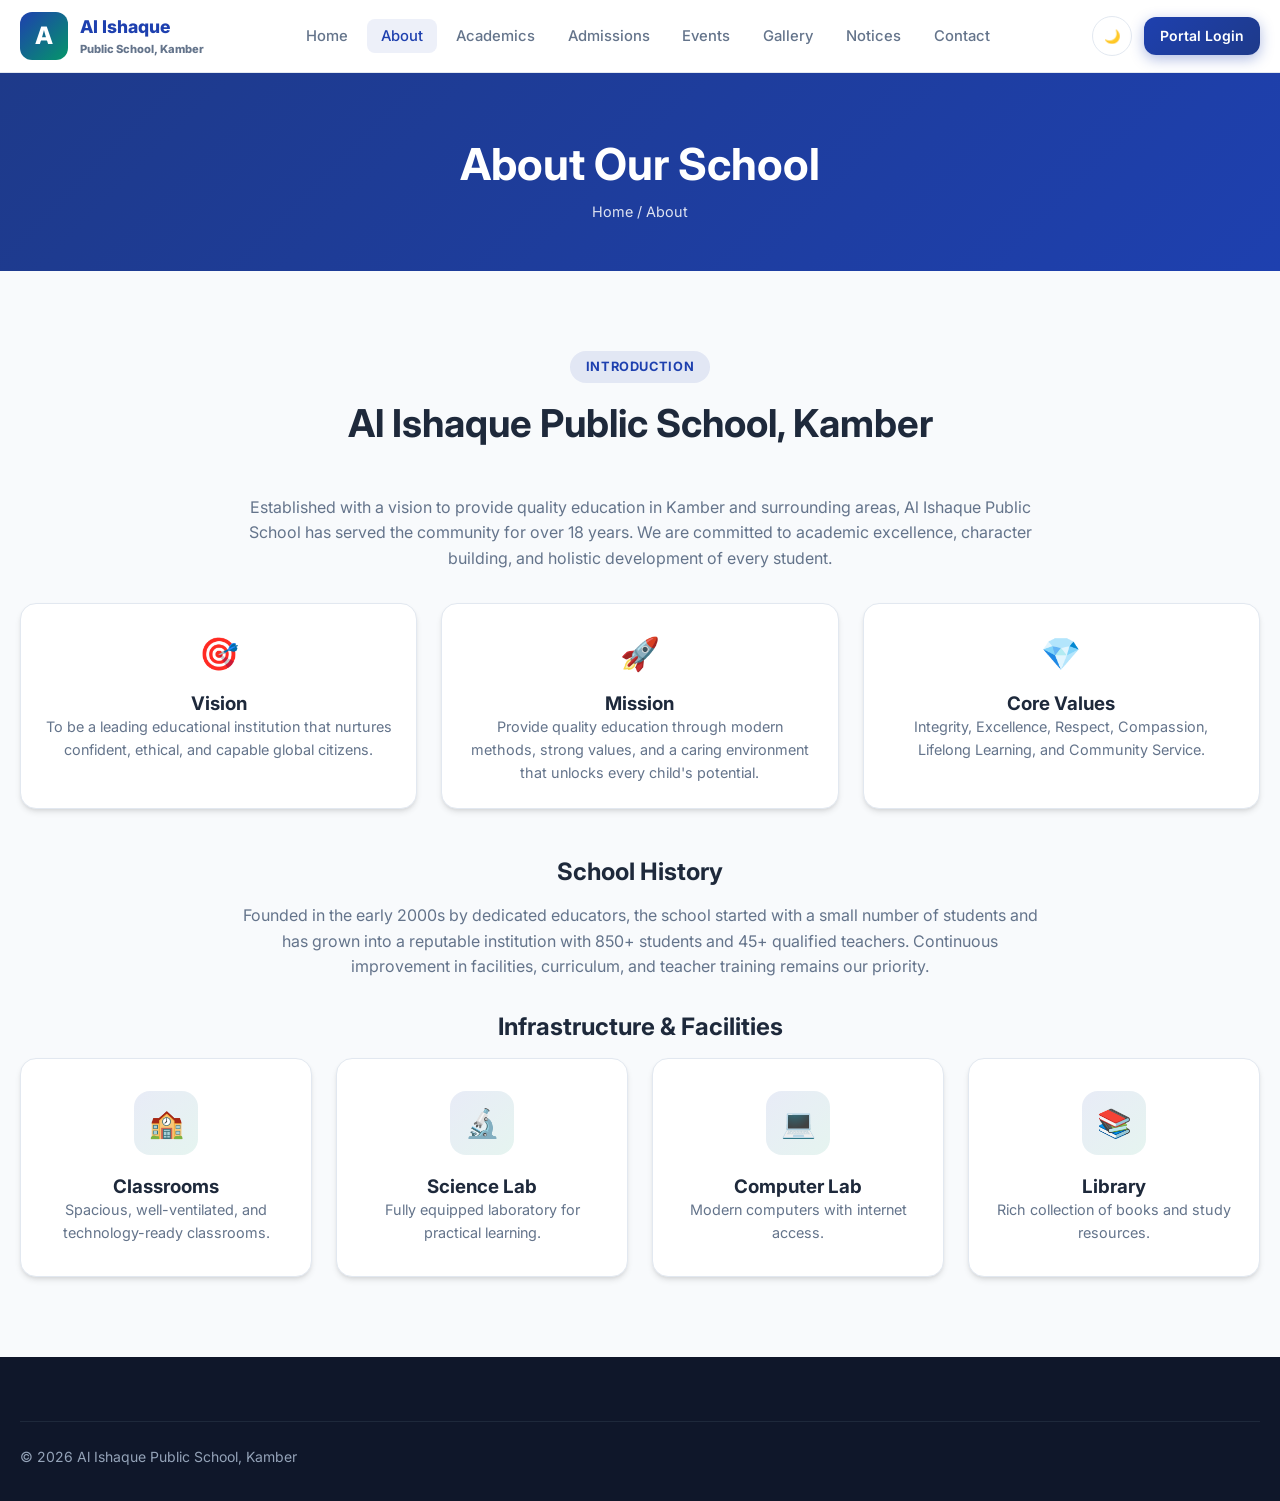
==== about.html @ c209270f "Add files via upload" ====
<!DOCTYPE html>
<html lang="en">
<head>
<meta charset="UTF-8"><meta name="viewport" content="width=device-width, initial-scale=1.0">
<title>About | Al Ishaque Public School</title>
<link href="https://fonts.googleapis.com/css2?family=Inter:wght@400;500;600;700;800&display=swap" rel="stylesheet">
<link rel="stylesheet" href="styles.css">
</head>
<body>
<header class="header"><div class="container"><nav class="nav">
<a href="index.html" class="logo"><div class="logo-icon">A</div><div><div style="font-size:1.1rem">Al Ishaque</div><div style="font-size:0.7rem;color:var(--text-muted)">Public School, Kamber</div></div></a>
<ul class="nav-links">
<li><a href="index.html">Home</a></li><li><a href="about.html" class="active">About</a></li><li><a href="academics.html">Academics</a></li>
<li><a href="admissions.html">Admissions</a></li><li><a href="events.html">Events</a></li><li><a href="gallery.html">Gallery</a></li>
<li><a href="notices.html">Notices</a></li><li><a href="contact.html">Contact</a></li>
</ul>
<div class="nav-actions"><button class="icon-btn theme-toggle">🌙</button><a href="login.html" class="btn btn-primary btn-sm">Portal Login</a><div class="mobile-toggle"><span></span><span></span><span></span></div></div>
</nav></div></header>
<div class="page-header"><div class="container"><h1>About Our School</h1><div class="breadcrumb">Home / About</div></div></div>
<section class="section"><div class="container">
<div class="section-header"><span class="badge">Introduction</span><h2>Al Ishaque Public School, Kamber</h2></div>
<p style="max-width:800px;margin:0 auto 2rem;text-align:center;color:var(--text-muted)">Established with a vision to provide quality education in Kamber and surrounding areas, Al Ishaque Public School has served the community for over 18 years. We are committed to academic excellence, character building, and holistic development of every student.</p>
<div class="grid-3" style="margin-bottom:3rem">
<div class="card"><div class="card-body" style="text-align:center"><div style="font-size:2rem;margin-bottom:0.75rem">🎯</div><h3>Vision</h3><p style="color:var(--text-muted);font-size:0.9rem">To be a leading educational institution that nurtures confident, ethical, and capable global citizens.</p></div></div>
<div class="card"><div class="card-body" style="text-align:center"><div style="font-size:2rem;margin-bottom:0.75rem">🚀</div><h3>Mission</h3><p style="color:var(--text-muted);font-size:0.9rem">Provide quality education through modern methods, strong values, and a caring environment that unlocks every child's potential.</p></div></div>
<div class="card"><div class="card-body" style="text-align:center"><div style="font-size:2rem;margin-bottom:0.75rem">💎</div><h3>Core Values</h3><p style="color:var(--text-muted);font-size:0.9rem">Integrity, Excellence, Respect, Compassion, Lifelong Learning, and Community Service.</p></div></div>
</div>
<h2 style="margin-bottom:1rem;text-align:center">School History</h2>
<p style="max-width:800px;margin:0 auto 2rem;color:var(--text-muted);text-align:center">Founded in the early 2000s by dedicated educators, the school started with a small number of students and has grown into a reputable institution with 850+ students and 45+ qualified teachers. Continuous improvement in facilities, curriculum, and teacher training remains our priority.</p>
<h2 style="margin-bottom:1rem;text-align:center">Infrastructure & Facilities</h2>
<div class="grid-4">
<div class="card program-card"><div class="program-icon">🏫</div><h3>Classrooms</h3><p style="color:var(--text-muted);font-size:0.9rem">Spacious, well-ventilated, and technology-ready classrooms.</p></div>
<div class="card program-card"><div class="program-icon">🔬</div><h3>Science Lab</h3><p style="color:var(--text-muted);font-size:0.9rem">Fully equipped laboratory for practical learning.</p></div>
<div class="card program-card"><div class="program-icon">💻</div><h3>Computer Lab</h3><p style="color:var(--text-muted);font-size:0.9rem">Modern computers with internet access.</p></div>
<div class="card program-card"><div class="program-icon">📚</div><h3>Library</h3><p style="color:var(--text-muted);font-size:0.9rem">Rich collection of books and study resources.</p></div>
</div>
</div></section>
<footer class="footer"><div class="container"><div class="footer-bottom"><p>© 2026 Al Ishaque Public School, Kamber</p></div></div></footer>
<script src="main.js"></script>
</body>
</html>
---- styles.css ----
/* Custom styles for Al-Ishaq Public School */
:root {
  --primary: #1e40af;
  --primary-dark: #1e3a8a;
  --secondary: #059669;
  --accent: #0ea5e9;
  --bg: #f8fafc;
  --card: #ffffff;
  --text: #1e293b;
  --text-muted: #64748b;
  --border: #e2e8f0;
  --success: #10b981;
  --warning: #f59e0b;
  --danger: #ef4444;
  --shadow: 0 4px 6px -1px rgb(0 0 0 / 0.1), 0 2px 4px -2px rgb(0 0 0 / 0.1);
  --shadow-lg: 0 10px 15px -3px rgb(0 0 0 / 0.1), 0 4px 6px -4px rgb(0 0 0 / 0.1);
}

[data-theme="dark"] {
  --bg: #0f172a;
  --card: #1e293b;
  --text: #f1f5f9;
  --text-muted: #94a3b8;
  --border: #334155;
  --shadow: 0 4px 6px -1px rgb(0 0 0 / 0.3);
  --shadow-lg: 0 10px 15px -3px rgb(0 0 0 / 0.4);
}

* {
  margin: 0;
  padding: 0;
  box-sizing: border-box;
}

html {
  scroll-behavior: smooth;
}

body {
  font-family: 'Inter', 'Segoe UI', system-ui, -apple-system, sans-serif;
  background: var(--bg);
  color: var(--text);
  line-height: 1.6;
  transition: background 0.3s, color 0.3s;
}

/* Typography */
h1, h2, h3, h4, h5, h6 {
  font-weight: 700;
  line-height: 1.25;
  color: var(--text);
}

a {
  text-decoration: none;
  color: inherit;
  transition: color 0.2s;
}

img {
  max-width: 100%;
  height: auto;
  display: block;
}

/* Container */
.container {
  width: 100%;
  max-width: 1280px;
  margin: 0 auto;
  padding: 0 1.25rem;
}

/* Buttons */
.btn {
  display: inline-flex;
  align-items: center;
  justify-content: center;
  gap: 0.5rem;
  padding: 0.75rem 1.5rem;
  font-size: 0.95rem;
  font-weight: 600;
  border-radius: 0.75rem;
  border: none;
  cursor: pointer;
  transition: all 0.25s ease;
  text-align: center;
}

.btn-primary {
  background: linear-gradient(135deg, var(--primary), var(--primary-dark));
  color: white;
  box-shadow: 0 4px 14px rgba(30, 64, 175, 0.35);
}

.btn-primary:hover {
  transform: translateY(-2px);
  box-shadow: 0 6px 20px rgba(30, 64, 175, 0.45);
}

.btn-secondary {
  background: linear-gradient(135deg, var(--secondary), #047857);
  color: white;
  box-shadow: 0 4px 14px rgba(5, 150, 105, 0.35);
}

.btn-secondary:hover {
  transform: translateY(-2px);
}

.btn-outline {
  background: transparent;
  border: 2px solid var(--primary);
  color: var(--primary);
}

.btn-outline:hover {
  background: var(--primary);
  color: white;
}

.btn-sm {
  padding: 0.5rem 1rem;
  font-size: 0.875rem;
}

.btn-lg {
  padding: 1rem 2rem;
  font-size: 1.05rem;
}

/* Header / Nav */
.header {
  position: sticky;
  top: 0;
  z-index: 1000;
  background: rgba(255, 255, 255, 0.95);
  backdrop-filter: blur(12px);
  border-bottom: 1px solid var(--border);
  transition: all 0.3s;
}

[data-theme="dark"] .header {
  background: rgba(15, 23, 42, 0.95);
}

.header.scrolled {
  box-shadow: var(--shadow);
}

.nav {
  display: flex;
  align-items: center;
  justify-content: space-between;
  height: 72px;
}

.logo {
  display: flex;
  align-items: center;
  gap: 0.75rem;
  font-weight: 800;
  font-size: 1.25rem;
  color: var(--primary);
}

.logo-icon {
  width: 48px;
  height: 48px;
  background: linear-gradient(135deg, var(--primary), var(--secondary));
  border-radius: 12px;
  display: flex;
  align-items: center;
  justify-content: center;
  color: white;
  font-size: 1.5rem;
  font-weight: 800;
}

.nav-links {
  display: flex;
  align-items: center;
  gap: 0.25rem;
  list-style: none;
}

.nav-links a {
  padding: 0.5rem 0.9rem;
  border-radius: 0.5rem;
  font-weight: 500;
  font-size: 0.925rem;
  color: var(--text-muted);
  transition: all 0.2s;
}

.nav-links a:hover,
.nav-links a.active {
  color: var(--primary);
  background: rgba(30, 64, 175, 0.08);
}

.nav-actions {
  display: flex;
  align-items: center;
  gap: 0.75rem;
}

.icon-btn {
  width: 40px;
  height: 40px;
  border-radius: 50%;
  border: 1px solid var(--border);
  background: var(--card);
  display: flex;
  align-items: center;
  justify-content: center;
  cursor: pointer;
  transition: all 0.2s;
  color: var(--text-muted);
}

.icon-btn:hover {
  background: var(--primary);
  color: white;
  border-color: var(--primary);
}

.mobile-toggle {
  display: none;
  flex-direction: column;
  gap: 5px;
  cursor: pointer;
  padding: 8px;
}

.mobile-toggle span {
  width: 24px;
  height: 2.5px;
  background: var(--text);
  border-radius: 2px;
  transition: all 0.3s;
}

/* Hero */
.hero {
  position: relative;
  min-height: 85vh;
  display: flex;
  align-items: center;
  background: linear-gradient(135deg, #1e3a8a 0%, #1e40af 40%, #059669 100%);
  overflow: hidden;
  color: white;
}

.hero::before {
  content: '';
  position: absolute;
  inset: 0;
  background: url('data:image/svg+xml,<svg xmlns="http://www.w3.org/2000/svg" viewBox="0 0 100 100"><circle cx="20" cy="20" r="2" fill="white" opacity="0.1"/><circle cx="80" cy="40" r="1.5" fill="white" opacity="0.1"/><circle cx="40" cy="70" r="2.5" fill="white" opacity="0.08"/></svg>');
  background-size: 80px;
  opacity: 0.5;
}

.hero-content {
  position: relative;
  z-index: 2;
  max-width: 700px;
}

.hero-badge {
  display: inline-flex;
  align-items: center;
  gap: 0.5rem;
  background: rgba(255,255,255,0.15);
  backdrop-filter: blur(8px);
  padding: 0.4rem 1rem;
  border-radius: 999px;
  font-size: 0.875rem;
  font-weight: 600;
  margin-bottom: 1.5rem;
  border: 1px solid rgba(255,255,255,0.2);
}

.hero h1 {
  font-size: clamp(2.25rem, 5vw, 3.5rem);
  color: white;
  margin-bottom: 1.25rem;
  letter-spacing: -0.02em;
}

.hero p {
  font-size: 1.15rem;
  opacity: 0.9;
  margin-bottom: 2rem;
  line-height: 1.7;
}

.hero-btns {
  display: flex;
  flex-wrap: wrap;
  gap: 1rem;
}

.hero-btns .btn-primary {
  background: white;
  color: var(--primary);
  box-shadow: 0 4px 20px rgba(0,0,0,0.15);
}

.hero-btns .btn-outline {
  border-color: white;
  color: white;
}

.hero-btns .btn-outline:hover {
  background: white;
  color: var(--primary);
}

/* Stats */
.stats {
  margin-top: -60px;
  position: relative;
  z-index: 10;
}

.stats-grid {
  display: grid;
  grid-template-columns: repeat(4, 1fr);
  gap: 1.25rem;
  background: var(--card);
  border-radius: 1.25rem;
  padding: 2rem;
  box-shadow: var(--shadow-lg);
  border: 1px solid var(--border);
}

.stat-item {
  text-align: center;
  padding: 0.75rem;
}

.stat-item .number {
  font-size: 2.25rem;
  font-weight: 800;
  color: var(--primary);
  line-height: 1;
  margin-bottom: 0.35rem;
}

.stat-item .label {
  font-size: 0.9rem;
  color: var(--text-muted);
  font-weight: 500;
}

/* Sections */
.section {
  padding: 5rem 0;
}

.section-header {
  text-align: center;
  max-width: 640px;
  margin: 0 auto 3rem;
}

.section-header .badge {
  display: inline-block;
  background: rgba(30, 64, 175, 0.1);
  color: var(--primary);
  padding: 0.35rem 1rem;
  border-radius: 999px;
  font-size: 0.8rem;
  font-weight: 700;
  text-transform: uppercase;
  letter-spacing: 0.05em;
  margin-bottom: 1rem;
}

.section-header h2 {
  font-size: clamp(1.75rem, 3vw, 2.5rem);
  margin-bottom: 0.75rem;
}

.section-header p {
  color: var(--text-muted);
  font-size: 1.05rem;
}

/* Cards */
.card {
  background: var(--card);
  border-radius: 1rem;
  border: 1px solid var(--border);
  box-shadow: var(--shadow);
  overflow: hidden;
  transition: transform 0.25s, box-shadow 0.25s;
}

.card:hover {
  transform: translateY(-4px);
  box-shadow: var(--shadow-lg);
}

.card-body {
  padding: 1.5rem;
}

.grid-2 {
  display: grid;
  grid-template-columns: repeat(2, 1fr);
  gap: 1.5rem;
}

.grid-3 {
  display: grid;
  grid-template-columns: repeat(3, 1fr);
  gap: 1.5rem;
}

.grid-4 {
  display: grid;
  grid-template-columns: repeat(4, 1fr);
  gap: 1.5rem;
}

/* Principal Message */
.principal-card {
  display: grid;
  grid-template-columns: 280px 1fr;
  gap: 2rem;
  align-items: center;
}

.principal-img {
  width: 100%;
  aspect-ratio: 1;
  object-fit: cover;
  border-radius: 1rem;
  background: linear-gradient(135deg, #dbeafe, #a7f3d0);
}

/* Programs */
.program-card {
  text-align: center;
  padding: 2rem 1.5rem;
}

.program-icon {
  width: 64px;
  height: 64px;
  margin: 0 auto 1.25rem;
  background: linear-gradient(135deg, rgba(30,64,175,0.1), rgba(5,150,105,0.1));
  border-radius: 1rem;
  display: flex;
  align-items: center;
  justify-content: center;
  font-size: 1.75rem;
}

/* News / Events */
.news-card img,
.event-card img {
  width: 100%;
  height: 180px;
  object-fit: cover;
  background: #e2e8f0;
}

.news-meta,
.event-meta {
  font-size: 0.8rem;
  color: var(--text-muted);
  margin-bottom: 0.5rem;
  display: flex;
  gap: 1rem;
}

/* Testimonials */
.testimonial-card {
  padding: 2rem;
  position: relative;
}

.testimonial-card::before {
  content: '"';
  position: absolute;
  top: 1rem;
  left: 1.5rem;
  font-size: 4rem;
  color: var(--primary);
  opacity: 0.15;
  font-family: Georgia, serif;
  line-height: 1;
}

.testimonial-text {
  font-style: italic;
  margin-bottom: 1.5rem;
  color: var(--text-muted);
}

.testimonial-author {
  display: flex;
  align-items: center;
  gap: 0.75rem;
}

.author-avatar {
  width: 48px;
  height: 48px;
  border-radius: 50%;
  background: linear-gradient(135deg, var(--primary), var(--secondary));
  display: flex;
  align-items: center;
  justify-content: center;
  color: white;
  font-weight: 700;
}

/* Gallery preview */
.gallery-grid {
  display: grid;
  grid-template-columns: repeat(4, 1fr);
  gap: 1rem;
}

.gallery-item {
  aspect-ratio: 1;
  border-radius: 0.75rem;
  overflow: hidden;
  cursor: pointer;
  position: relative;
}

.gallery-item img {
  width: 100%;
  height: 100%;
  object-fit: cover;
  transition: transform 0.4s;
}

.gallery-item:hover img {
  transform: scale(1.08);
}

.gallery-item::after {
  content: '';
  position: absolute;
  inset: 0;
  background: linear-gradient(to top, rgba(0,0,0,0.4), transparent);
  opacity: 0;
  transition: opacity 0.3s;
}

.gallery-item:hover::after {
  opacity: 1;
}

/* Contact */
.contact-info-item {
  display: flex;
  gap: 1rem;
  margin-bottom: 1.5rem;
}

.contact-icon {
  width: 48px;
  height: 48px;
  border-radius: 0.75rem;
  background: rgba(30, 64, 175, 0.1);
  display: flex;
  align-items: center;
  justify-content: center;
  color: var(--primary);
  flex-shrink: 0;
  font-size: 1.25rem;
}

/* Footer */
.footer {
  background: #0f172a;
  color: #94a3b8;
  padding: 4rem 0 2rem;
}

.footer-grid {
  display: grid;
  grid-template-columns: 2fr 1fr 1fr 1fr;
  gap: 2.5rem;
  margin-bottom: 3rem;
}

.footer h4 {
  color: white;
  margin-bottom: 1.25rem;
  font-size: 1.05rem;
}

.footer a {
  color: #94a3b8;
  display: block;
  margin-bottom: 0.5rem;
  font-size: 0.925rem;
}

.footer a:hover {
  color: white;
}

.footer-bottom {
  border-top: 1px solid #1e293b;
  padding-top: 1.5rem;
  display: flex;
  justify-content: space-between;
  align-items: center;
  flex-wrap: wrap;
  gap: 1rem;
  font-size: 0.875rem;
}

.social-links {
  display: flex;
  gap: 0.75rem;
}

.social-links a {
  width: 40px;
  height: 40px;
  border-radius: 50%;
  background: #1e293b;
  display: flex;
  align-items: center;
  justify-content: center;
  margin: 0;
  transition: background 0.2s;
}

.social-links a:hover {
  background: var(--primary);
  color: white;
}

/* Forms */
.form-group {
  margin-bottom: 1.25rem;
}

.form-group label {
  display: block;
  font-weight: 600;
  margin-bottom: 0.4rem;
  font-size: 0.9rem;
}

.form-control {
  width: 100%;
  padding: 0.75rem 1rem;
  border: 1.5px solid var(--border);
  border-radius: 0.75rem;
  background: var(--card);
  color: var(--text);
  font-size: 0.95rem;
  transition: border-color 0.2s, box-shadow 0.2s;
}

.form-control:focus {
  outline: none;
  border-color: var(--primary);
  box-shadow: 0 0 0 3px rgba(30, 64, 175, 0.15);
}

select.form-control {
  appearance: none;
  background-image: url("data:image/svg+xml,%3Csvg xmlns='http://www.w3.org/2000/svg' fill='none' viewBox='0 0 24 24' stroke='%2364748b'%3E%3Cpath stroke-linecap='round' stroke-linejoin='round' stroke-width='2' d='M19 9l-7 7-7-7'%3E%3C/path%3E%3C/svg%3E");
  background-repeat: no-repeat;
  background-position: right 0.75rem center;
  background-size: 1.25rem;
  padding-right: 2.5rem;
}

textarea.form-control {
  min-height: 120px;
  resize: vertical;
}

/* Tables */
.table-wrapper {
  overflow-x: auto;
  border-radius: 0.75rem;
  border: 1px solid var(--border);
}

table {
  width: 100%;
  border-collapse: collapse;
  font-size: 0.9rem;
}

th, td {
  padding: 0.9rem 1rem;
  text-align: left;
  border-bottom: 1px solid var(--border);
}

th {
  background: rgba(30, 64, 175, 0.05);
  font-weight: 600;
  color: var(--text-muted);
  font-size: 0.8rem;
  text-transform: uppercase;
  letter-spacing: 0.03em;
}

tr:last-child td {
  border-bottom: none;
}

tr:hover td {
  background: rgba(30, 64, 175, 0.03);
}

/* Badges / Status */
.badge {
  display: inline-flex;
  align-items: center;
  padding: 0.25rem 0.65rem;
  border-radius: 999px;
  font-size: 0.75rem;
  font-weight: 600;
}

.badge-success {
  background: rgba(16, 185, 129, 0.15);
  color: #059669;
}

.badge-warning {
  background: rgba(245, 158, 11, 0.15);
  color: #d97706;
}

.badge-danger {
  background: rgba(239, 68, 68, 0.15);
  color: #dc2626;
}

.badge-info {
  background: rgba(14, 165, 233, 0.15);
  color: #0284c7;
}

/* Dashboard Layout */
.dashboard {
  display: flex;
  min-height: 100vh;
}

.sidebar {
  width: 260px;
  background: var(--card);
  border-right: 1px solid var(--border);
  padding: 1.5rem 0;
  position: fixed;
  top: 0;
  left: 0;
  bottom: 0;
  overflow-y: auto;
  z-index: 100;
  transition: transform 0.3s;
}

.sidebar-logo {
  padding: 0 1.5rem 1.5rem;
  border-bottom: 1px solid var(--border);
  margin-bottom: 1rem;
}

.sidebar-nav a {
  display: flex;
  align-items: center;
  gap: 0.75rem;
  padding: 0.75rem 1.5rem;
  color: var(--text-muted);
  font-weight: 500;
  font-size: 0.925rem;
  transition: all 0.2s;
}

.sidebar-nav a:hover,
.sidebar-nav a.active {
  background: rgba(30, 64, 175, 0.08);
  color: var(--primary);
  border-right: 3px solid var(--primary);
}

.main-content {
  flex: 1;
  margin-left: 260px;
  padding: 1.5rem 2rem;
}

.dashboard-header {
  display: flex;
  justify-content: space-between;
  align-items: center;
  margin-bottom: 2rem;
  flex-wrap: wrap;
  gap: 1rem;
}

.stat-cards {
  display: grid;
  grid-template-columns: repeat(4, 1fr);
  gap: 1.25rem;
  margin-bottom: 2rem;
}

.stat-card {
  background: var(--card);
  border-radius: 1rem;
  padding: 1.5rem;
  border: 1px solid var(--border);
  box-shadow: var(--shadow);
}

.stat-card .stat-icon {
  width: 48px;
  height: 48px;
  border-radius: 0.75rem;
  display: flex;
  align-items: center;
  justify-content: center;
  font-size: 1.25rem;
  margin-bottom: 1rem;
}

.stat-card .stat-value {
  font-size: 1.75rem;
  font-weight: 800;
  margin-bottom: 0.25rem;
}

.stat-card .stat-label {
  font-size: 0.875rem;
  color: var(--text-muted);
}

/* Login */
.login-page {
  min-height: 100vh;
  display: flex;
  align-items: center;
  justify-content: center;
  background: linear-gradient(135deg, #1e3a8a, #059669);
  padding: 2rem;
}

.login-card {
  background: var(--card);
  border-radius: 1.25rem;
  padding: 2.5rem;
  width: 100%;
  max-width: 420px;
  box-shadow: var(--shadow-lg);
}

.login-tabs {
  display: flex;
  gap: 0.5rem;
  margin-bottom: 2rem;
  background: var(--bg);
  padding: 0.35rem;
  border-radius: 0.75rem;
}

.login-tab {
  flex: 1;
  padding: 0.6rem;
  text-align: center;
  border-radius: 0.5rem;
  font-weight: 600;
  font-size: 0.875rem;
  cursor: pointer;
  transition: all 0.2s;
  border: none;
  background: transparent;
  color: var(--text-muted);
}

.login-tab.active {
  background: var(--card);
  color: var(--primary);
  box-shadow: var(--shadow);
}

/* Lightbox */
.lightbox {
  position: fixed;
  inset: 0;
  background: rgba(0,0,0,0.9);
  z-index: 9999;
  display: none;
  align-items: center;
  justify-content: center;
  padding: 2rem;
}

.lightbox.active {
  display: flex;
}

.lightbox img {
  max-height: 90vh;
  max-width: 90vw;
  border-radius: 0.5rem;
}

.lightbox-close {
  position: absolute;
  top: 1.5rem;
  right: 1.5rem;
  width: 48px;
  height: 48px;
  border-radius: 50%;
  background: rgba(255,255,255,0.15);
  border: none;
  color: white;
  font-size: 1.5rem;
  cursor: pointer;
}

/* WhatsApp float */
.whatsapp-float {
  position: fixed;
  bottom: 1.5rem;
  right: 1.5rem;
  width: 60px;
  height: 60px;
  background: #25d366;
  border-radius: 50%;
  display: flex;
  align-items: center;
  justify-content: center;
  color: white;
  font-size: 1.75rem;
  box-shadow: 0 4px 20px rgba(37, 211, 102, 0.4);
  z-index: 999;
  transition: transform 0.2s;
}

.whatsapp-float:hover {
  transform: scale(1.1);
}

/* Page header */
.page-header {
  background: linear-gradient(135deg, #1e3a8a, #1e40af);
  color: white;
  padding: 4rem 0 3rem;
  text-align: center;
}

.page-header h1 {
  color: white;
  font-size: clamp(2rem, 4vw, 2.75rem);
  margin-bottom: 0.5rem;
}

.breadcrumb {
  display: flex;
  justify-content: center;
  gap: 0.5rem;
  font-size: 0.9rem;
  opacity: 0.85;
}

/* Alert */
.alert {
  padding: 1rem 1.25rem;
  border-radius: 0.75rem;
  margin-bottom: 1.5rem;
  font-size: 0.925rem;
}

.alert-success {
  background: rgba(16, 185, 129, 0.12);
  color: #047857;
  border: 1px solid rgba(16, 185, 129, 0.3);
}

.alert-info {
  background: rgba(14, 165, 233, 0.12);
  color: #0369a1;
  border: 1px solid rgba(14, 165, 233, 0.3);
}

/* Responsive */
@media (max-width: 1024px) {
  .stats-grid,
  .stat-cards {
    grid-template-columns: repeat(2, 1fr);
  }
  .grid-4 {
    grid-template-columns: repeat(2, 1fr);
  }
  .footer-grid {
    grid-template-columns: 1fr 1fr;
  }
  .principal-card {
    grid-template-columns: 1fr;
  }
  .principal-img {
    max-width: 280px;
    margin: 0 auto;
  }
}

@media (max-width: 768px) {
  .nav-links {
    display: none;
    position: absolute;
    top: 72px;
    left: 0;
    right: 0;
    background: var(--card);
    flex-direction: column;
    padding: 1rem;
    border-bottom: 1px solid var(--border);
    box-shadow: var(--shadow-lg);
  }
  .nav-links.open {
    display: flex;
  }
  .nav-links a {
    padding: 0.85rem 1rem;
  }
  .mobile-toggle {
    display: flex;
  }
  .nav-actions .btn {
    display: none;
  }
  .stats-grid {
    grid-template-columns: 1fr 1fr;
    padding: 1.25rem;
  }
  .grid-2,
  .grid-3,
  .grid-4 {
    grid-template-columns: 1fr;
  }
  .gallery-grid {
    grid-template-columns: repeat(2, 1fr);
  }
  .sidebar {
    transform: translateX(-100%);
  }
  .sidebar.open {
    transform: translateX(0);
  }
  .main-content {
    margin-left: 0;
    padding: 1rem;
  }
  .stat-cards {
    grid-template-columns: 1fr 1fr;
  }
  .footer-grid {
    grid-template-columns: 1fr;
  }
  .hero {
    min-height: 70vh;
    text-align: center;
  }
  .hero-btns {
    justify-content: center;
  }
}

@media (max-width: 480px) {
  .stats-grid,
  .stat-cards {
    grid-template-columns: 1fr;
  }
  .gallery-grid {
    grid-template-columns: 1fr;
  }
}

/* Animations */
@keyframes fadeInUp {
  from {
    opacity: 0;
    transform: translateY(20px);
  }
  to {
    opacity: 1;
    transform: translateY(0);
  }
}

.animate-in {
  animation: fadeInUp 0.6s ease forwards;
}

/* Print */
@media print {
  .header, .sidebar, .whatsapp-float, .no-print {
    display: none !important;
  }
  .main-content {
    margin: 0;
  }
}
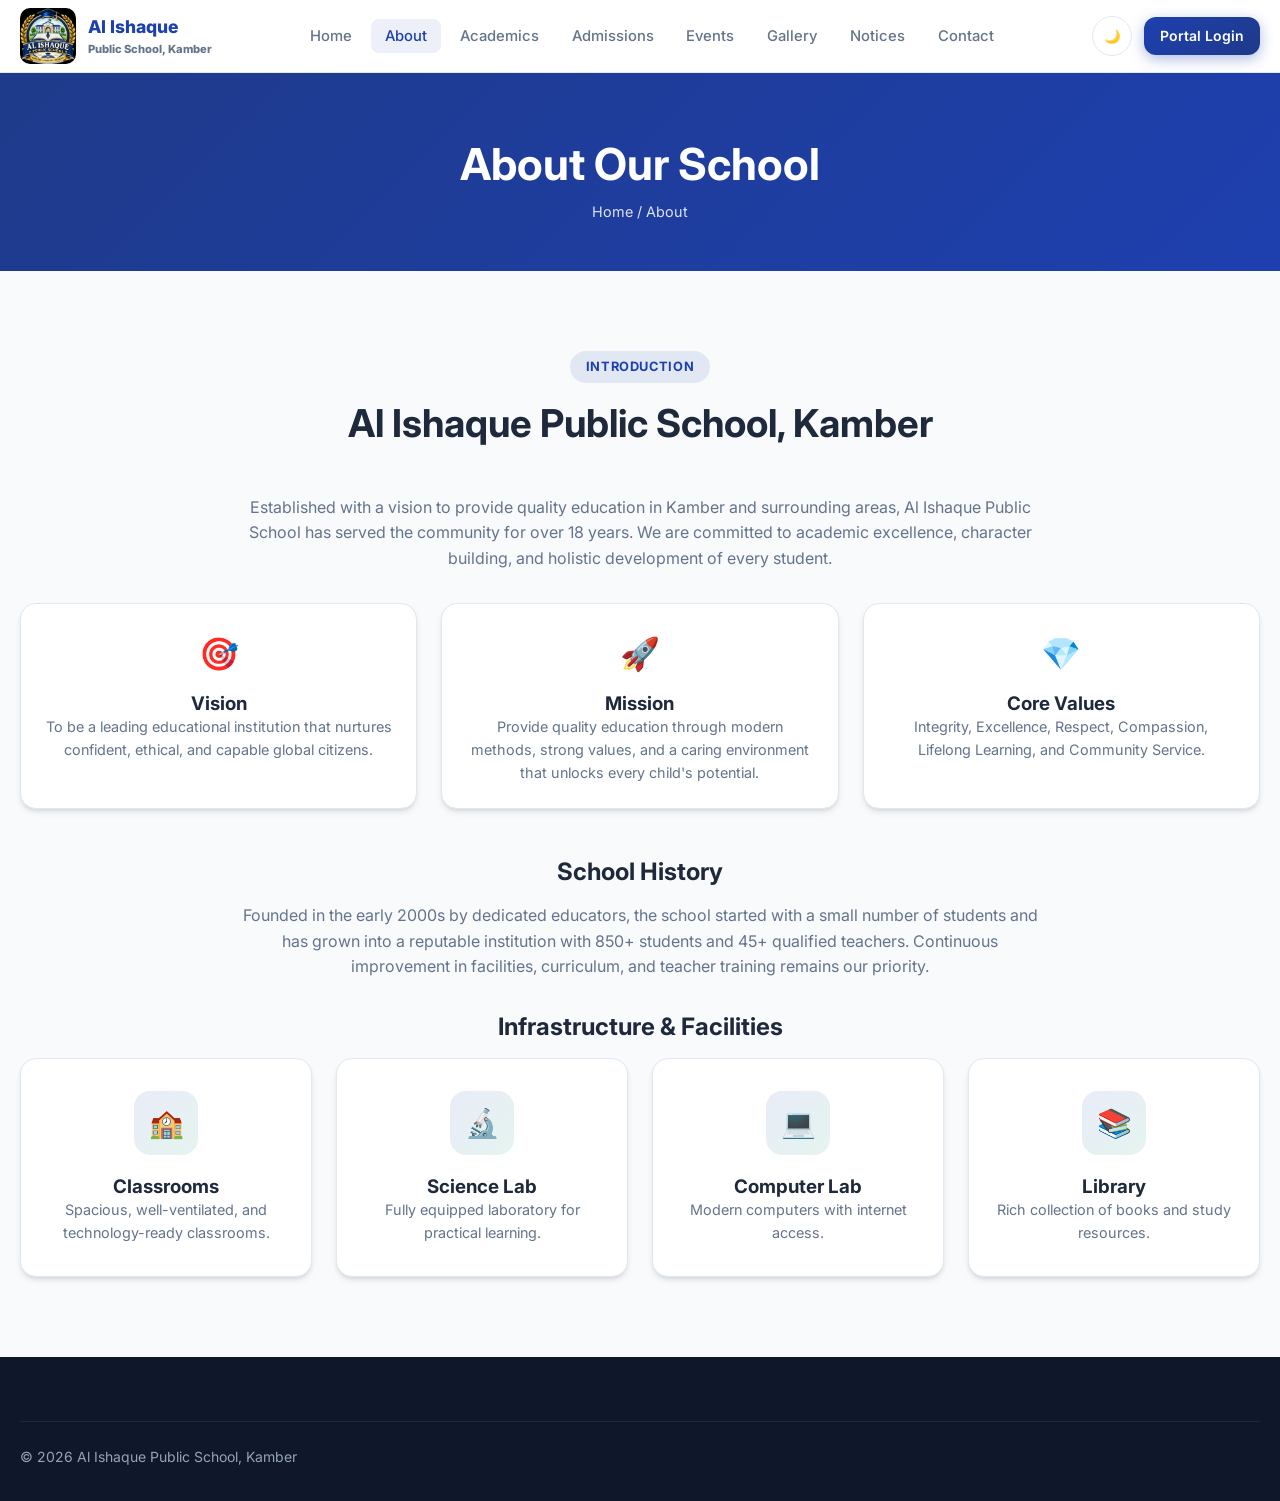
==== commit a285724a: "Add files via upload" ====
--- a/about.html
+++ b/about.html
@@ -8,7 +8,7 @@
 </head>
 <body>
 <header class="header"><div class="container"><nav class="nav">
-<a href="index.html" class="logo"><div class="logo-icon">A</div><div><div style="font-size:1.1rem">Al Ishaque</div><div style="font-size:0.7rem;color:var(--text-muted)">Public School, Kamber</div></div></a>
+<a href="index.html" class="logo"><img src="logo.png" alt="Al Ishaque Public School" class="logo-img" width="56" height="56"><div><div style="font-size:1.1rem">Al Ishaque</div><div style="font-size:0.7rem;color:var(--text-muted)">Public School, Kamber</div></div></a>
 <ul class="nav-links">
 <li><a href="index.html">Home</a></li><li><a href="about.html" class="active">About</a></li><li><a href="academics.html">Academics</a></li>
 <li><a href="admissions.html">Admissions</a></li><li><a href="events.html">Events</a></li><li><a href="gallery.html">Gallery</a></li>
--- a/styles.css
+++ b/styles.css
@@ -165,8 +165,8 @@
 }
 
 .logo-icon {
-  width: 48px;
-  height: 48px;
+  width: 52px;
+  height: 52px;
   background: linear-gradient(135deg, var(--primary), var(--secondary));
   border-radius: 12px;
   display: flex;
@@ -175,6 +175,26 @@
   color: white;
   font-size: 1.5rem;
   font-weight: 800;
+  object-fit: contain;
+  flex-shrink: 0;
+}
+
+.logo-icon img,
+img.logo-icon {
+  width: 52px;
+  height: 52px;
+  border-radius: 10px;
+  object-fit: contain;
+  background: transparent;
+  display: block;
+}
+
+.logo img.logo-img {
+  width: 56px;
+  height: 56px;
+  border-radius: 10px;
+  object-fit: contain;
+  flex-shrink: 0;
 }
 
 .nav-links {
